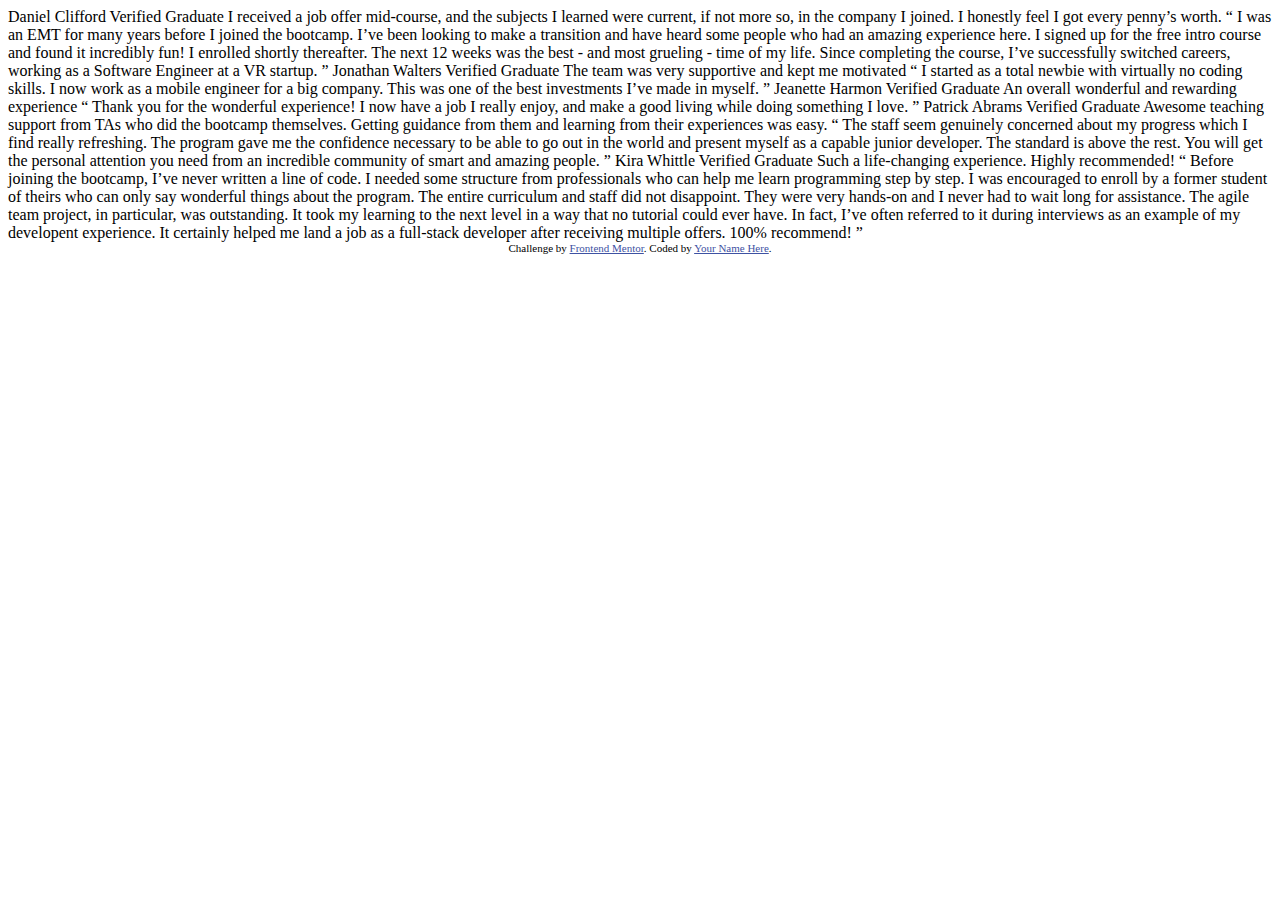
==== index.html @ 49b4e32a "initial commit" ====
<!DOCTYPE html>
<html lang="en">
<head>
  <meta charset="UTF-8">
  <meta name="viewport" content="width=device-width, initial-scale=1.0"> <!-- displays site properly based on user's device -->

  <link rel="icon" type="image/png" sizes="32x32" href="./images/favicon-32x32.png">
  
  <title>Frontend Mentor | [Challenge Name Here]</title>

  <!-- Feel free to remove these styles or customise in your own stylesheet 👍 -->
  <style>
    .attribution { font-size: 11px; text-align: center; }
    .attribution a { color: hsl(228, 45%, 44%); }
  </style>
</head>
<body>
  Daniel Clifford
  Verified Graduate

  I received a job offer mid-course, and the subjects I learned were current, if not more so, 
  in the company I joined. I honestly feel I got every penny’s worth.

  “ I was an EMT for many years before I joined the bootcamp. I’ve been looking to make a 
  transition and have heard some people who had an amazing experience here. I signed up 
  for the free intro course and found it incredibly fun! I enrolled shortly thereafter. 
  The next 12 weeks was the best - and most grueling - time of my life. Since completing 
  the course, I’ve successfully switched careers, working as a Software Engineer at a VR startup. ”

  Jonathan Walters
  Verified Graduate

  The team was very supportive and kept me motivated

  “ I started as a total newbie with virtually no coding skills. I now work as a mobile engineer 
  for a big company. This was one of the best investments I’ve made in myself. ”

  Jeanette Harmon
  Verified Graduate

  An overall wonderful and rewarding experience

  “ Thank you for the wonderful experience! I now have a job I really enjoy, and make a good living 
  while doing something I love. ”

  Patrick Abrams
  Verified Graduate

  Awesome teaching support from TAs who did the bootcamp themselves. Getting guidance from them and 
  learning from their experiences was easy.

  “ The staff seem genuinely concerned about my progress which I find really refreshing. The program 
  gave me the confidence necessary to be able to go out in the world and present myself as a capable 
  junior developer. The standard is above the rest. You will get the personal attention you need from 
  an incredible community of smart and amazing people. ”

  Kira Whittle
  Verified Graduate

  Such a life-changing experience. Highly recommended!

  “ Before joining the bootcamp, I’ve never written a line of code. I needed some structure from 
  professionals who can help me learn programming step by step. I was encouraged to enroll by a former 
  student of theirs who can only say wonderful things about the program. The entire curriculum and staff 
  did not disappoint. They were very hands-on and I never had to wait long for assistance. The agile team 
  project, in particular, was outstanding. It took my learning to the next level in a way that no tutorial 
  could ever have. In fact, I’ve often referred to it during interviews as an example of my developent 
  experience. It certainly helped me land a job as a full-stack developer after receiving multiple offers. 
  100% recommend! ”
  
  <div class="attribution">
    Challenge by <a href="https://www.frontendmentor.io?ref=challenge" target="_blank">Frontend Mentor</a>. 
    Coded by <a href="#">Your Name Here</a>.
  </div>
</body>
</html>
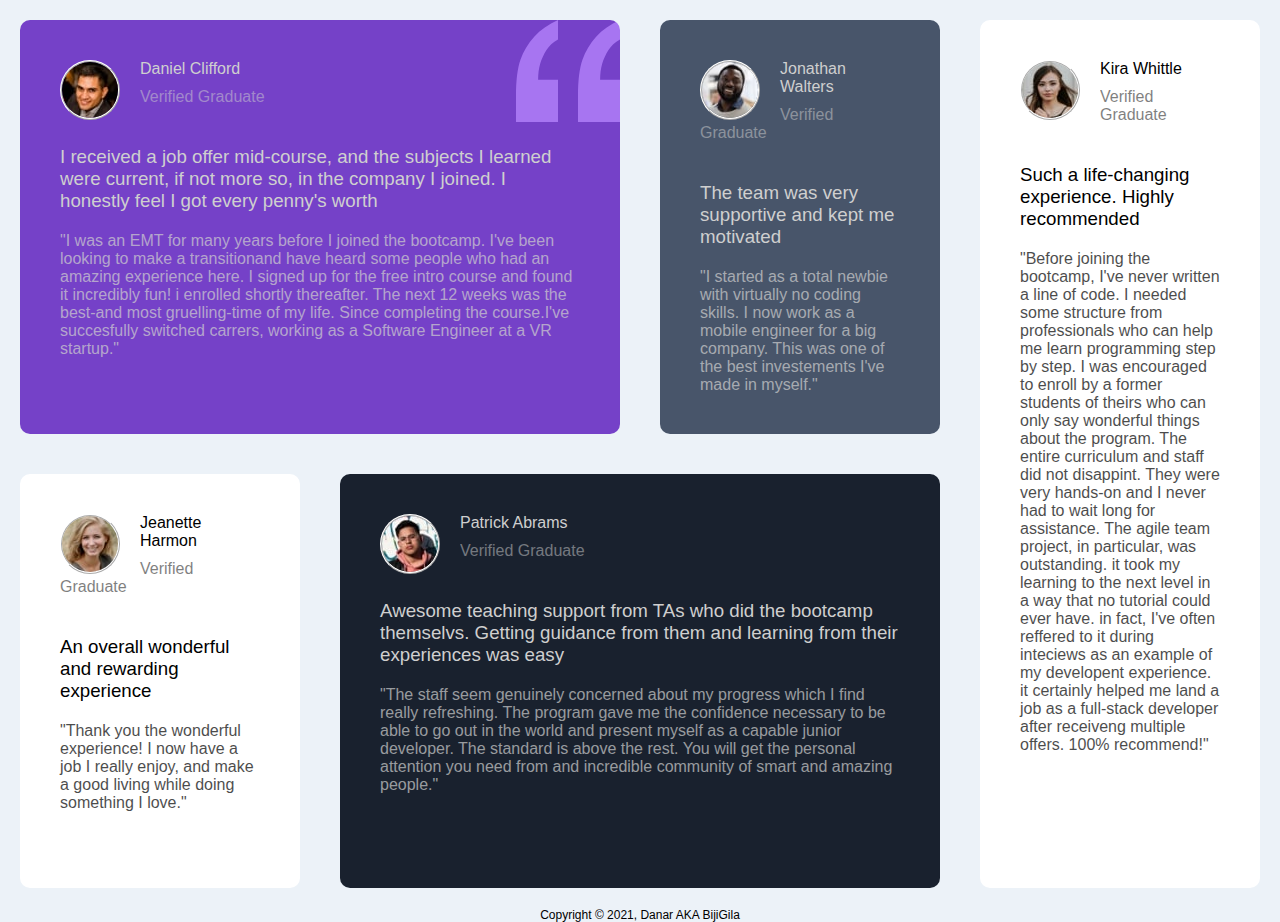
==== commit 408e42ab: "first commit" ====
--- a/index.html
+++ b/index.html
@@ -1,76 +1,91 @@
 <!DOCTYPE html>
-<html lang="en">
-<head>
-  <meta charset="UTF-8">
-  <meta name="viewport" content="width=device-width, initial-scale=1.0"> <!-- displays site properly based on user's device -->
+<html lang="en" dir="ltr">
+  <head>
+    <meta charset="utf-8">
+    <title>Testimonial Grid Section Main</title>
+    <link rel="stylesheet" href="style.css">
+    <link rel="icon" href="images/favicon-32x32.png" type="image" sizes="32x32">
+  </head>
+  <body>
+    <div class="container">
 
-  <link rel="icon" type="image/png" sizes="32x32" href="./images/favicon-32x32.png">
-  
-  <title>Frontend Mentor | [Challenge Name Here]</title>
+      <div class="box daniel-box">
+          <img class="img-profile" src="images/image-daniel.jpg">
+          <p class="name-profile">Daniel Clifford</p>
+          <p class="status-profile">Verified Graduate</p>
+        <h3>
+          I received a job offer mid-course, and the subjects I learned were current, if not more so, in the
+          company I joined. I honestly feel I got every penny's worth
+        </h3>
+        <p class="review-paragraph">
+          "I was an EMT for many years before I joined the bootcamp. I've been looking to make a transitionand have heard some people who had an amazing experience here. I signed up for the free
+           intro course and found it incredibly fun! i enrolled shortly thereafter. The next 12 weeks was the best-and most gruelling-time of my life.
+           Since completing the course.I've succesfully switched carrers, working as a Software Engineer at a VR startup."
+        </p>
+      </div>
 
-  <!-- Feel free to remove these styles or customise in your own stylesheet 👍 -->
-  <style>
-    .attribution { font-size: 11px; text-align: center; }
-    .attribution a { color: hsl(228, 45%, 44%); }
-  </style>
-</head>
-<body>
-  Daniel Clifford
-  Verified Graduate
+      <div class="box jonathan-box">
+        <img class="img-profile" src="images/image-jonathan.jpg">
+        <p class="name-profile">Jonathan Walters</p>
+        <p class="status-profile">Verified Graduate</p>
+        <h3>
+          The team was very supportive and kept me motivated
+        </h3>
+        <p class="review-paragraph">
+          "I started as a total newbie with virtually no coding skills. I now work as a mobile engineer
+          for a big company. This was one of the best investements I've made in myself."
+        </p>
+      </div>
 
-  I received a job offer mid-course, and the subjects I learned were current, if not more so, 
-  in the company I joined. I honestly feel I got every penny’s worth.
+      <div class="box kira-box">
+        <img class="img-profile" src="images/image-kira.jpg">
+        <p class="name-profile black-text">Kira Whittle</p>
+        <p class="status-profile black-text">Verified Graduate</p>
+        <h3 class="black-text">
+          Such a life-changing experience. Highly recommended
+        </h3>
+        <p class="review-paragraph black-text">
+          "Before joining the bootcamp, I've never written a line of code. I needed some structure from
+          professionals who can help me learn programming step by step. I was encouraged to enroll by a former
+          students of theirs who can only say wonderful things about the program. The entire curriculum and
+          staff did not disappint. They were very hands-on and I never had to wait long for assistance.
+          The agile team project, in particular, was outstanding. it took my learning to the next level
+          in a way that no tutorial could ever have. in fact, I've often reffered to it during inteciews as
+          an example of my developent experience. it certainly helped me land a job as a full-stack developer
+          after receiveng multiple offers. 100% recommend!"
+        </p>
+      </div>
 
-  “ I was an EMT for many years before I joined the bootcamp. I’ve been looking to make a 
-  transition and have heard some people who had an amazing experience here. I signed up 
-  for the free intro course and found it incredibly fun! I enrolled shortly thereafter. 
-  The next 12 weeks was the best - and most grueling - time of my life. Since completing 
-  the course, I’ve successfully switched careers, working as a Software Engineer at a VR startup. ”
+      <div class="box jeanette-box">
+        <img class="img-profile" src="images/image-jeanette.jpg">
+        <p class="name-profile black-text">Jeanette Harmon</p>
+        <p class="status-profile black-text">Verified Graduate</p>
+        <h3 class="black-text">
+          An overall wonderful and rewarding experience
+        </h3>
+        <p class="review-paragraph black-text">
+          "Thank you the wonderful experience! I now have a job I really enjoy, and make a good living while doing something I love."
+        </p>
+      </div>
 
-  Jonathan Walters
-  Verified Graduate
+      <div class="box patrick-box">
+        <img class="img-profile" src="images/image-patrick.jpg">
+        <p class="name-profile">Patrick Abrams</p>
+        <p class="status-profile">Verified Graduate</p>
+        <h3>
+          Awesome teaching support from TAs who did the bootcamp themselvs. Getting guidance from them and
+          learning from their experiences was easy
+        </h3>
+        <p class="review-paragraph">
+          "The staff seem genuinely concerned about my progress which I find really refreshing. The program
+          gave me the confidence necessary to be able to go out in the world and present myself as a capable
+          junior developer. The standard is above the rest. You will get the personal attention you need from
+          and incredible community of smart and amazing people."
+        </p>
+      </div>
+    </div>
 
-  The team was very supportive and kept me motivated
+    <p id="copyright">Copyright © 2021, Danar AKA BijiGila</p>
 
-  “ I started as a total newbie with virtually no coding skills. I now work as a mobile engineer 
-  for a big company. This was one of the best investments I’ve made in myself. ”
-
-  Jeanette Harmon
-  Verified Graduate
-
-  An overall wonderful and rewarding experience
-
-  “ Thank you for the wonderful experience! I now have a job I really enjoy, and make a good living 
-  while doing something I love. ”
-
-  Patrick Abrams
-  Verified Graduate
-
-  Awesome teaching support from TAs who did the bootcamp themselves. Getting guidance from them and 
-  learning from their experiences was easy.
-
-  “ The staff seem genuinely concerned about my progress which I find really refreshing. The program 
-  gave me the confidence necessary to be able to go out in the world and present myself as a capable 
-  junior developer. The standard is above the rest. You will get the personal attention you need from 
-  an incredible community of smart and amazing people. ”
-
-  Kira Whittle
-  Verified Graduate
-
-  Such a life-changing experience. Highly recommended!
-
-  “ Before joining the bootcamp, I’ve never written a line of code. I needed some structure from 
-  professionals who can help me learn programming step by step. I was encouraged to enroll by a former 
-  student of theirs who can only say wonderful things about the program. The entire curriculum and staff 
-  did not disappoint. They were very hands-on and I never had to wait long for assistance. The agile team 
-  project, in particular, was outstanding. It took my learning to the next level in a way that no tutorial 
-  could ever have. In fact, I’ve often referred to it during interviews as an example of my developent 
-  experience. It certainly helped me land a job as a full-stack developer after receiving multiple offers. 
-  100% recommend! ”
-  
-  <div class="attribution">
-    Challenge by <a href="https://www.frontendmentor.io?ref=challenge" target="_blank">Frontend Mentor</a>. 
-    Coded by <a href="#">Your Name Here</a>.
-  </div>
-</body>
-</html>+  </body>
+</html>
--- a/style.css
+++ b/style.css
@@ -0,0 +1,125 @@
+@import url("https://fonts.google.com/specimen/Manrope");
+*{
+  margin:0;
+  padding:0;
+}
+
+html{
+  font-family: 'Manrope', sans-serif;
+  background-color:hsl(210, 46%, 95%);
+}
+
+.container{
+  display:grid;
+  grid-template-areas:
+  "Daniel Daniel Jonathan Kira"
+  "Jeanette Patrick Patrick Kira";
+  grid-template-columns: 1fr 1fr 1fr 1fr;
+  grid-template-rows: 1.5fr 1.5fr;
+}
+
+.box{
+  margin:20px;
+  padding:40px;
+  border-radius: 10px;
+}
+
+.daniel-box{
+  grid-area:Daniel;
+  background: url(../images/bg-pattern-quotation.svg)  no-repeat;
+  background-color: hsl(263, 55%, 52%);
+  background-position: right top  ;
+}
+
+.jonathan-box{
+  grid-area:Jonathan;
+  background-color:hsl(217, 19%, 35%);
+}
+
+.kira-box{
+  grid-area:Kira;
+  background-color:hsl(0, 0%, 100%);
+}
+
+.jeanette-box{
+  grid-area:Jeanette;
+  background-color:hsl(0, 0%, 100%);
+}
+
+.patrick-box{
+  grid-area:Patrick;
+  background-color:hsl(219, 29%, 14%);
+}
+
+.img-profile{
+  border-radius: 50%;
+  border:2px ridge white;
+  float: left;
+  margin-right: 20px;
+}
+
+.name-profile, h3{
+  color: hsl(0, 0%, 81%);
+}
+
+.status-profile{
+  color: hsl(0, 0%, 81%);
+  opacity: 50%;
+  margin-top: 10px;
+}
+
+.review-paragraph{
+  color: hsl(0, 0%, 81%);
+  opacity: 70%;
+}
+
+h3{
+  clear: both;
+  margin:40px 0 20px 0;
+  font-weight:normal;
+
+}
+
+.black-text{
+  color:black;
+}
+
+@media only screen and (max-width: 600px) {
+  .container{
+    display:grid;
+    grid-template-areas:
+    "Daniel"
+    "Jonathan"
+    "Jeanette"
+    "Patrick"
+    "Kira";
+    grid-template-columns: 1fr;
+    grid-template-rows: 0.9fr 0.3fr 0.3fr 0.6fr 1fr;
+  }
+
+  .daniel-box{
+    grid-area: Daniel;
+  }
+
+  .Jonathan-box{
+    grid-area: Jonathan;
+  }
+
+  .jeanette-box{
+    grid-area: Jeanette;
+  }
+
+  .patrick-box{
+    grid-area: Patrick;
+  }
+
+  .kira-box{
+    grid-area: Kira;
+  }
+
+}
+
+#copyright{
+  text-align: center;
+  font-size: 12px;
+}
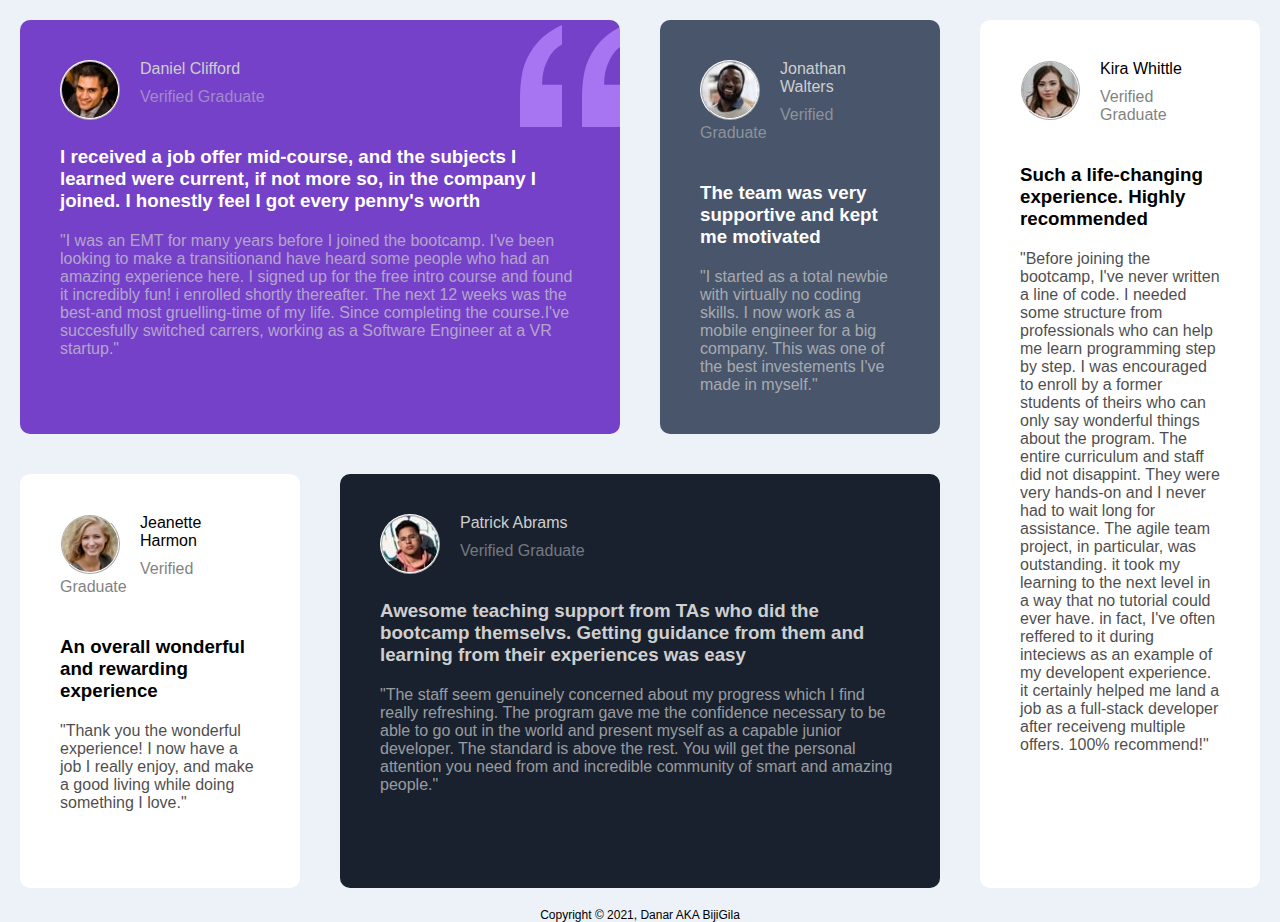
==== commit 22fae986: "second commit" ====
--- a/index.html
+++ b/index.html
@@ -1,6 +1,7 @@
 <!DOCTYPE html>
 <html lang="en" dir="ltr">
   <head>
+    <meta name="viewport" content="width=device-width">
     <meta charset="utf-8">
     <title>Testimonial Grid Section Main</title>
     <link rel="stylesheet" href="style.css">
@@ -10,10 +11,10 @@
     <div class="container">
 
       <div class="box daniel-box">
-          <img class="img-profile" src="images/image-daniel.jpg">
+          <img class="img-profile" src="images/image-daniel.jpg" alt="">
           <p class="name-profile">Daniel Clifford</p>
           <p class="status-profile">Verified Graduate</p>
-        <h3>
+        <h3 class="head-review white-text">
           I received a job offer mid-course, and the subjects I learned were current, if not more so, in the
           company I joined. I honestly feel I got every penny's worth
         </h3>
@@ -25,10 +26,10 @@
       </div>
 
       <div class="box jonathan-box">
-        <img class="img-profile" src="images/image-jonathan.jpg">
+        <img class="img-profile" src="images/image-jonathan.jpg" alt="">
         <p class="name-profile">Jonathan Walters</p>
         <p class="status-profile">Verified Graduate</p>
-        <h3>
+        <h3 class="head-review white-text">
           The team was very supportive and kept me motivated
         </h3>
         <p class="review-paragraph">
@@ -38,10 +39,10 @@
       </div>
 
       <div class="box kira-box">
-        <img class="img-profile" src="images/image-kira.jpg">
+        <img class="img-profile" src="images/image-kira.jpg" alt="">
         <p class="name-profile black-text">Kira Whittle</p>
         <p class="status-profile black-text">Verified Graduate</p>
-        <h3 class="black-text">
+        <h3 class="black-text head-review">
           Such a life-changing experience. Highly recommended
         </h3>
         <p class="review-paragraph black-text">
@@ -57,10 +58,10 @@
       </div>
 
       <div class="box jeanette-box">
-        <img class="img-profile" src="images/image-jeanette.jpg">
+        <img class="img-profile" src="images/image-jeanette.jpg" alt="">
         <p class="name-profile black-text">Jeanette Harmon</p>
         <p class="status-profile black-text">Verified Graduate</p>
-        <h3 class="black-text">
+        <h3 class="black-text head-review">
           An overall wonderful and rewarding experience
         </h3>
         <p class="review-paragraph black-text">
@@ -69,10 +70,10 @@
       </div>
 
       <div class="box patrick-box">
-        <img class="img-profile" src="images/image-patrick.jpg">
+        <img class="img-profile" src="images/image-patrick.jpg" alt="">
         <p class="name-profile">Patrick Abrams</p>
         <p class="status-profile">Verified Graduate</p>
-        <h3>
+        <h3 class="head-review">
           Awesome teaching support from TAs who did the bootcamp themselvs. Getting guidance from them and
           learning from their experiences was easy
         </h3>
--- a/style.css
+++ b/style.css
@@ -26,9 +26,9 @@
 
 .daniel-box{
   grid-area:Daniel;
-  background: url(../images/bg-pattern-quotation.svg)  no-repeat;
+  background: url(./images/bg-pattern-quotation.svg)  no-repeat;
   background-color: hsl(263, 55%, 52%);
-  background-position: right top  ;
+  background-position: 500px 5px;
 }
 
 .jonathan-box{
@@ -76,17 +76,27 @@
 h3{
   clear: both;
   margin:40px 0 20px 0;
-  font-weight:normal;
-
 }
 
 .black-text{
   color:black;
 }
 
-@media only screen and (max-width: 600px) {
+.white-text{
+  color:white;
+}
+
+.head-review{
+  font-weight: bold;
+}
+
+#copyright{
+  text-align: center;
+  font-size: 12px;
+}
+
+@media only screen and (max-width:576px)  {
   .container{
-    display:grid;
     grid-template-areas:
     "Daniel"
     "Jonathan"
@@ -118,8 +128,3 @@
   }
 
 }
-
-#copyright{
-  text-align: center;
-  font-size: 12px;
-}
